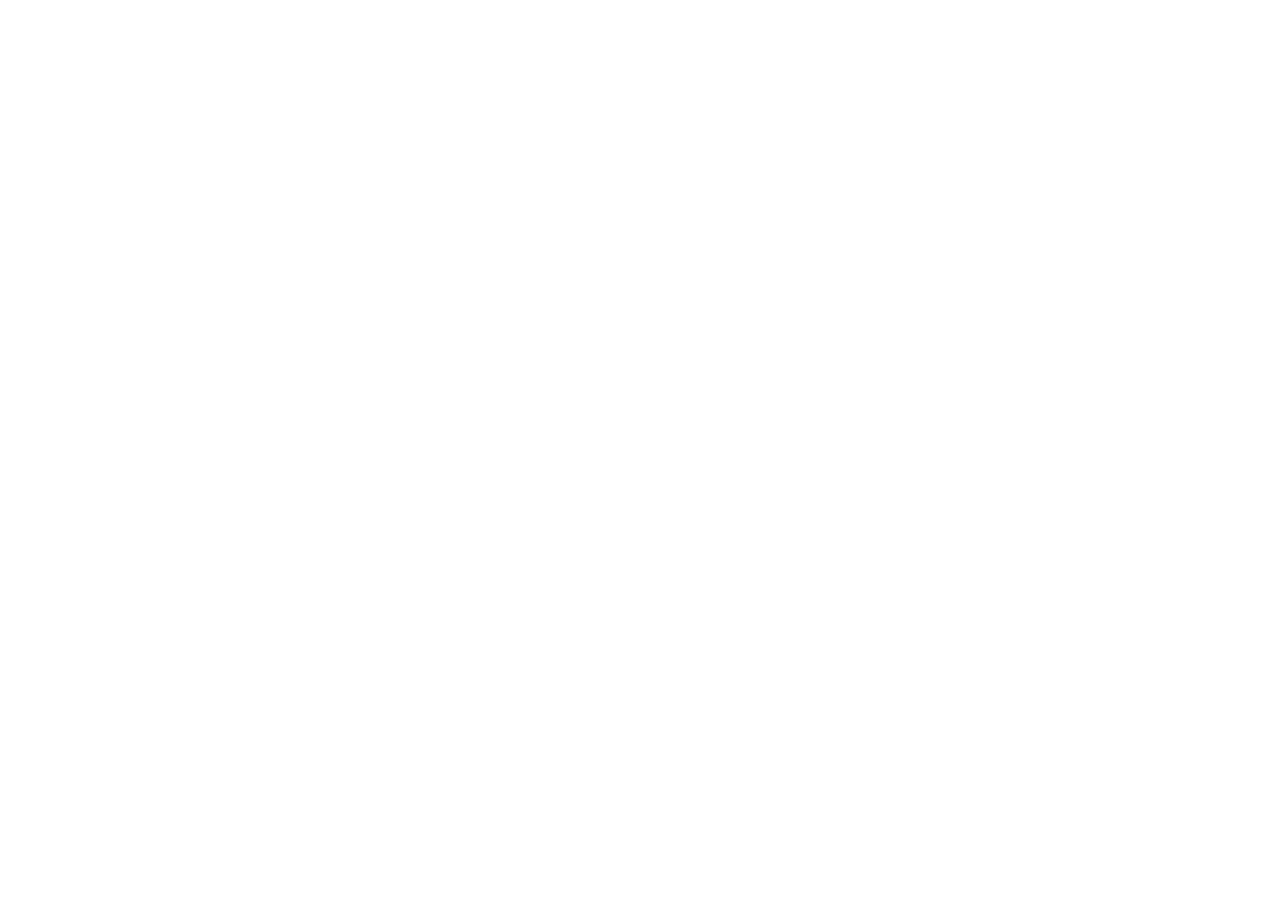
==== about-us.html @ c16c98b8 "Initial Commit for About Us Page" ====
<!DOCTYPE html>
<html lang="en">
<head>
    <meta charset="UTF-8">
    <meta name="viewport" content="width=device-width, initial-scale=1.0">
    <title>TechForward 2024</title>
</head>
<body>
    <h1></h1>
    
</body>
</html>
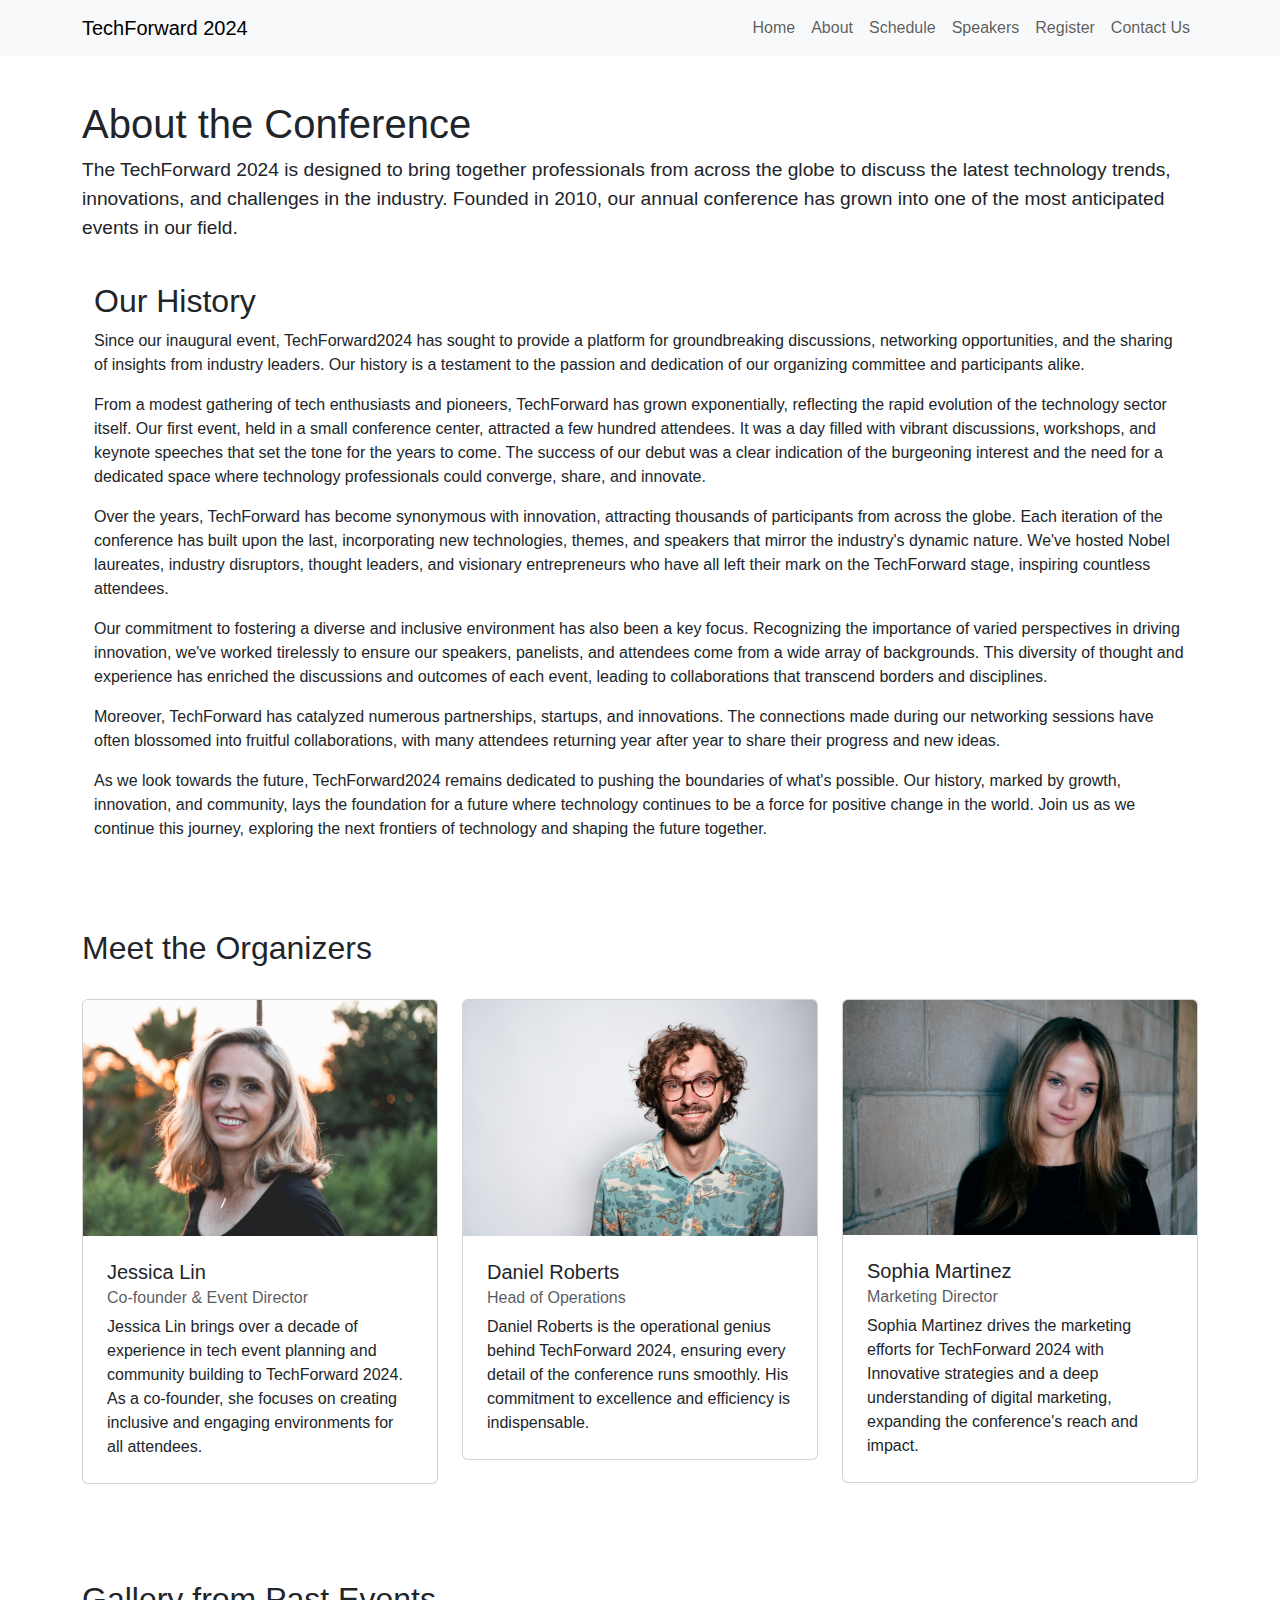
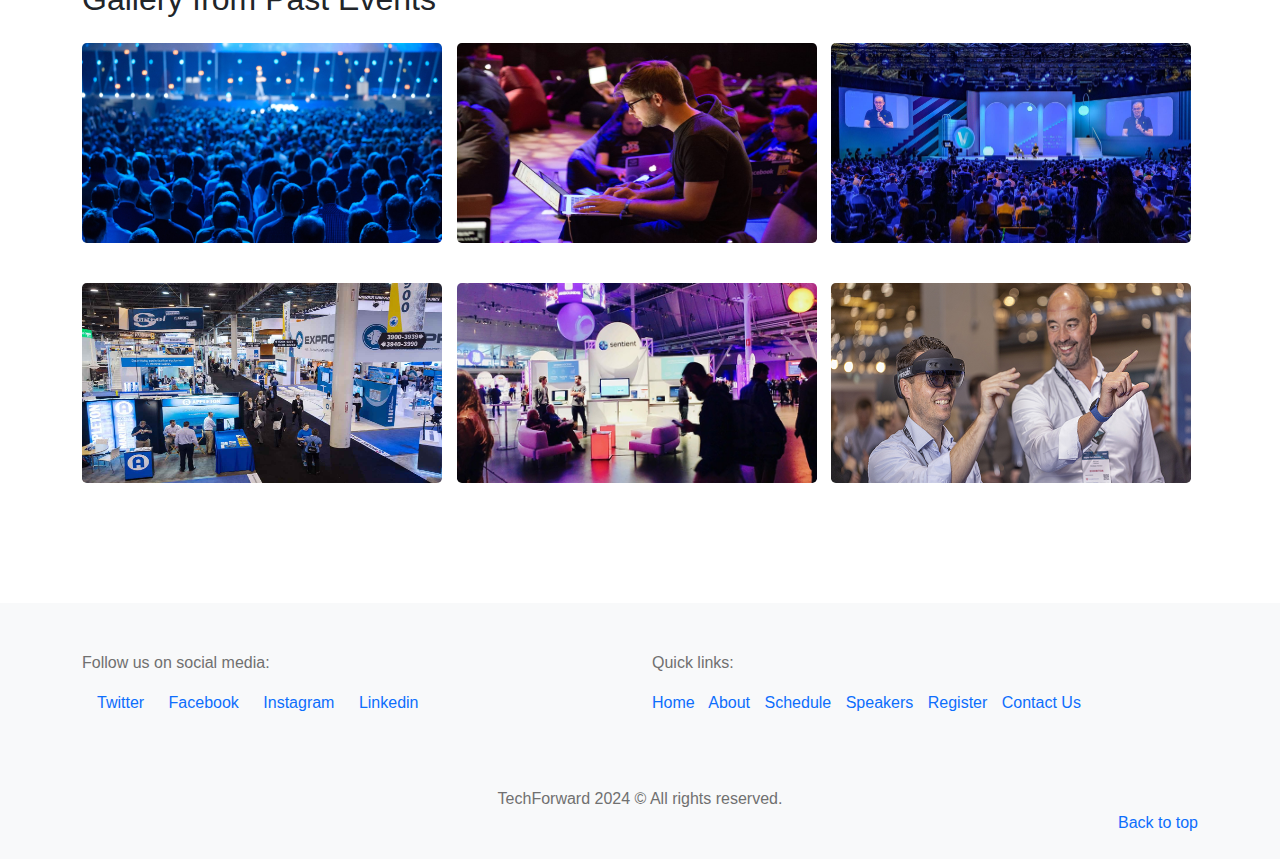
==== commit 6077ae0d: "Added Code and files for About-us page" ====
--- a/about-us.html
+++ b/about-us.html
@@ -1,12 +1,283 @@
 <!DOCTYPE html>
 <html lang="en">
-<head>
-    <meta charset="UTF-8">
-    <meta name="viewport" content="width=device-width, initial-scale=1.0">
+  <head>
+    <meta charset="UTF-8" />
+    <meta name="viewport" content="width=device-width, initial-scale=1.0" />
     <title>TechForward 2024</title>
-</head>
-<body>
-    <h1></h1>
+    <link
+      rel="stylesheet"
+      href="https://cdn.jsdelivr.net/npm/bootstrap@5.3.3/dist/css/bootstrap.min.css"
+    />
+    <link rel="stylesheet" href="./css/main.css" />
+    <link rel="stylesheet" href="https://cdnjs.cloudflare.com/ajax/libs/font-awesome/6.5.1/css/all.min.css" integrity="sha512-DTOQO9RWCH3ppGqcWaEA1BIZOC6xxalwEsw9c2QQeAIftl+Vegovlnee1c9QX4TctnWMn13TZye+giMm8e2LwA==" crossorigin="anonymous" referrerpolicy="no-referrer" />
+  </head>
+  <body>
     
-</body>
-</html>+    <!-- Navbar  i sakti-->
+
+    <nav class="navbar navbar-expand-lg bg-light fixed-top ">
+      <div class="container">
+        <a class="navbar-brand" href="#">TechForward 2024</a>
+        <button
+          class="navbar-toggler"
+          type="button"
+          data-bs-toggle="collapse"
+          data-bs-target="#navbarMenu"
+          aria-controls="navbarMenu"
+          aria-expanded="false"
+          aria-label="Toggle navigation"
+        >
+          <span class="navbar-toggler-icon"></span>
+        </button>
+        <div class="collapse navbar-collapse " id="navbarMenu">
+          <ul class="navbar-nav d-flex ms-auto ">
+            <li class="nav-item">
+              <a class="nav-link" href="#">Home</a>
+            </li>
+            <li class="nav-item">
+              <a class="nav-link" aria-current="page" href="#">About</a>
+            </li>
+            <li class="nav-item"><a class="nav-link" href="#">Schedule</a></li>
+            <li class="nav-item"><a class="nav-link" href="#">Speakers</a></li>
+            <li class="nav-item"><a class="nav-link" href="#">Register</a></li>
+            <li class="nav-item">
+              <a class="nav-link" href="#">Contact Us</a>
+            </li>
+          </ul>
+        </div>
+      </div>
+    </nav>
+
+    <!-- About The Conference Section  -->
+    <div class="container-fluid">
+      <div class="container conference-dcp">
+        <h1>About the Conference</h1>
+        <p>
+          The TechForward 2024 is designed to bring together professionals from
+          across the globe to discuss the latest technology trends, innovations,
+          and challenges in the industry. Founded in 2010, our annual conference
+          has grown into one of the most anticipated events in our field.
+        </p>
+      </div>
+    </div>
+
+    <!-- Our History -->
+    <div class="container p-4">
+      <h2>Our History</h2>
+      <p>
+        Since our inaugural event, TechForward2024 has sought to provide a
+        platform for groundbreaking discussions, networking opportunities, and
+        the sharing of insights from industry leaders. Our history is a
+        testament to the passion and dedication of our organizing committee and
+        participants alike.
+      </p>
+      <p>
+        From a modest gathering of tech enthusiasts and pioneers, TechForward
+        has grown exponentially, reflecting the rapid evolution of the
+        technology sector itself. Our first event, held in a small conference
+        center, attracted a few hundred attendees. It was a day filled with
+        vibrant discussions, workshops, and keynote speeches that set the tone
+        for the years to come. The success of our debut was a clear indication
+        of the burgeoning interest and the need for a dedicated space where
+        technology professionals could converge, share, and innovate.
+      </p>
+      <p>
+        Over the years, TechForward has become synonymous with innovation,
+        attracting thousands of participants from across the globe. Each
+        iteration of the conference has built upon the last, incorporating new
+        technologies, themes, and speakers that mirror the industry's dynamic
+        nature. We've hosted Nobel laureates, industry disruptors, thought
+        leaders, and visionary entrepreneurs who have all left their mark on the
+        TechForward stage, inspiring countless attendees.
+      </p>
+      <p>
+        Our commitment to fostering a diverse and inclusive environment has also
+        been a key focus. Recognizing the importance of varied perspectives in
+        driving innovation, we've worked tirelessly to ensure our speakers,
+        panelists, and attendees come from a wide array of backgrounds. This
+        diversity of thought and experience has enriched the discussions and
+        outcomes of each event, leading to collaborations that transcend borders
+        and disciplines.
+      </p>
+      <p>
+        Moreover, TechForward has catalyzed numerous partnerships, startups, and
+        innovations. The connections made during our networking sessions have
+        often blossomed into fruitful collaborations, with many attendees
+        returning year after year to share their progress and new ideas.
+      </p>
+      <p>
+        As we look towards the future, TechForward2024 remains dedicated to
+        pushing the boundaries of what's possible. Our history, marked by
+        growth, innovation, and community, lays the foundation for a future
+        where technology continues to be a force for positive change in the
+        world. Join us as we continue this journey, exploring the next frontiers
+        of technology and shaping the future together.
+      </p>
+    </div>
+
+    <!-- Meet the Organizers Section -->
+
+      <div class="container organizers py-5">
+        <h2>Meet the Organizers</h2>
+        <div class="row g-4 mt-1">
+          <div class="col-md-4">
+            <div class="card">
+              <img
+                src="images/Images - Person 06.jpg"
+                class="card-img-top"
+                alt="Speaker-1"
+              />
+              <div class="card-body p-4">
+                <h5 class="card-title">Jessica Lin</h5>
+                <h6 class="card-subtitle mb-2 text-body-secondary">
+                  Co-founder & Event Director
+                </h6>
+                <p class="card-text">
+                  Jessica Lin brings over a decade of experience in tech event
+                  planning and community building to TechForward 2024. As a
+                  co-founder, she focuses on creating inclusive and engaging
+                  environments for all attendees.
+                </p>
+              </div>
+            </div>
+          </div>
+
+          <div class="col-md-4">
+            <div class="card">
+              <img
+                src="images/Images - Person 05.jpg"
+                class="card-img-top"
+                alt="Speaker-2"
+              />
+              <div class="card-body p-4">
+                <h5 class="card-title">Daniel Roberts</h5>
+                <h6 class="card-subtitle mb-2 text-body-secondary">
+                  Head of Operations
+                </h6>
+                <p class="card-text">
+                  Daniel Roberts is the operational genius behind TechForward
+                  2024, ensuring every detail of the conference runs smoothly.
+                  His commitment to excellence and efficiency is indispensable.
+                </p>
+              </div>
+            </div>
+          </div>
+
+          <div class="col-md-4">
+            <div class="card">
+              <img
+                src="images/Images - Person 04.jpg"
+                class="card-img-top"
+                alt="Speaker-3"
+              />
+              <div class="card-body p-4">
+                <h5 class="card-title">Sophia Martinez</h5>
+                <h6 class="card-subtitle mb-2 text-body-secondary">
+                  Marketing Director
+                </h6>
+                <p class="card-text">
+                  Sophia Martinez drives the marketing efforts for TechForward
+                  2024 with Innovative strategies and a deep understanding of
+                  digital marketing, expanding the conference's reach and
+                  impact.
+                </p>
+              </div>
+            </div>
+          </div>
+        </div>
+      </div>
+
+
+      <!-- Gallery Images  -->
+    <div class="container-fluid">
+      <div class="container gallery-container py-5 ">
+        <h2>Gallery from Past Events</h2>
+        <div class="row g-2 py-3">
+            
+          <div class="col-md-4">
+            <img
+                src="images/Images - Past Event 01.jpg"
+                class="gallery-img"
+                alt="Event-1"
+              />
+          </div>
+            
+          <div class="col-md-4">
+              <img
+                src="images/Images - Past Event 02.jpg"
+                class="gallery-img"
+                alt="Event-2"
+              />
+          </div>
+
+          <div class="col-md-4">
+              <img
+                src="images/Images - Past Event 03.jpg"
+                class="gallery-img"
+                alt="Event-3"
+              />
+          </div>
+        </div>
+
+        <div class="row g-2 py-4">
+            <div class="col-md-4">
+                <img
+                  src="images/Images - Past Event 04.jpg"
+                  class="gallery-img"
+                  alt="Event-4"
+                />
+            </div>
+            <div class="col-md-4">
+                <img
+                  src="images/Images - Past Event 05.jpg"
+                  class="gallery-img"
+                  alt="Event-5"
+                />
+            </div>
+            <div class="col-md-4">
+                <img
+                  src="images/Images - Past Event 06.jpg"
+                  class="gallery-img"
+                  alt="Event-6"
+                />
+            </div>
+          </div>
+      </div>
+    </div>
+
+      <!-- Footer Section  -->
+
+    <div class="container-fluid footer bg-light mt-5">
+        <div class="container py-5">
+        <div class="row">
+            <div class="col-lg-6">
+                <p>Follow us on social media:</p>
+                <div class="social-media ">
+                    <span><i class="fa-brands fa-twitter"></i><a href="https://twitter.com/" target="_blank">Twitter</a></span>
+                    <span><i class="fa-brands fa-facebook"></i><a href="https://www.facebook.com/" target="_blank">Facebook</a></span>
+                    <span><i class="fa-brands fa-instagram"></i></i><a href="https://www.instagram.com/" target="_blank">Instagram</a></span>
+                    <span><i class="fa-brands fa-linkedin"></i></i><a href="https://www.linkedin.com" target="_blank">Linkedin</a></span>
+                </div>
+            </div>
+            <div class="col-lg-6">
+                <p>Quick links:</p>
+                <div class="footer-menu">
+                    <a  aria-current="page" href="#">Home</a>
+                    <a  href="#">About</a>
+                    <a  href="#">Schedule</a>
+                    <a  href="#">Speakers</a>
+                    <a  href="#">Register</a>
+                    <a  href="#">Contact Us</a>
+                  </div>
+            </div>
+        </div>
+        <div class="text-center mt-4 pt-5">TechForward 2024 © All rights reserved.</div>
+        <a href="#top" id="backto-top">Back to top</a>
+        </div>
+    </div>
+
+
+
+    <script src="https://cdn.jsdelivr.net/npm/bootstrap@5.3.3/dist/js/bootstrap.bundle.min.js"></script>
+  </body>
+</html>
--- a/css/main.css
+++ b/css/main.css
@@ -0,0 +1,111 @@
+@import url("https://fonts.googleapis.com/css2?family=Roboto:wght@400;500;700&display=swap");
+* {
+  box-sizing: border-box;
+}
+
+body {
+  margin: 0;
+}
+
+h1,
+h2,
+h3,
+h4,
+h5,
+h6,
+p,
+ul,
+ol {
+  margin-top: 0;
+}
+
+img {
+  max-width: 100%;
+}
+
+html {
+  font-size: "Montserrat", sans-serif;
+}
+
+body {
+  font-family: "Montserrat", sans-serif;
+  font-weight: 400;
+  line-height: 1.5;
+}
+
+h1 {
+  font-size: rem-calc(50);
+}
+@media (max-width: 425px) {
+  h1 {
+    font-size: rem-calc(33);
+  }
+}
+
+.conference-dcp {
+  margin-top: 100px;
+}
+.conference-dcp p {
+  font-size: larger;
+}
+
+@media (max-width: 425px) {
+  .gallery-container .row {
+    gap: 15px;
+  }
+}
+.gallery-container .row .col-md-4 .gallery-img {
+  width: 360px;
+  height: 200px;
+  border-radius: 0.3rem;
+}
+.gallery-container .row .col-md-4 .gallery-img:hover {
+  border-radius: 0.2rem;
+  transform: scale(1.05);
+  transition: 0.5s;
+}
+@media (max-width: 425px) {
+  .gallery-container .row .col-md-4 .gallery-img {
+    width: 100%;
+    height: 14rem;
+  }
+}
+
+@media (max-width: 768px) {
+  .footer .container {
+    width: 100%;
+    padding: 0;
+  }
+}
+.footer .container p {
+  color: #707070;
+}
+.footer .container .social-media span {
+  padding: 5px;
+}
+.footer .container .social-media span a {
+  padding-left: 10px;
+  text-decoration: none;
+}
+@media (max-width: 768px) {
+  .footer .container .social-media span a {
+    padding-left: 5px;
+  }
+}
+.footer .container .social-media span i {
+  color: #007bff;
+}
+.footer .container .footer-menu a {
+  text-decoration: none;
+  padding-right: 10px;
+}
+.footer .container .text-center {
+  color: #707070;
+}
+.footer .container #backto-top {
+  text-decoration: none;
+  float: right;
+}
+.footer .container #backto-top:hover {
+  text-decoration: underline;
+}/*# sourceMappingURL=main.css.map */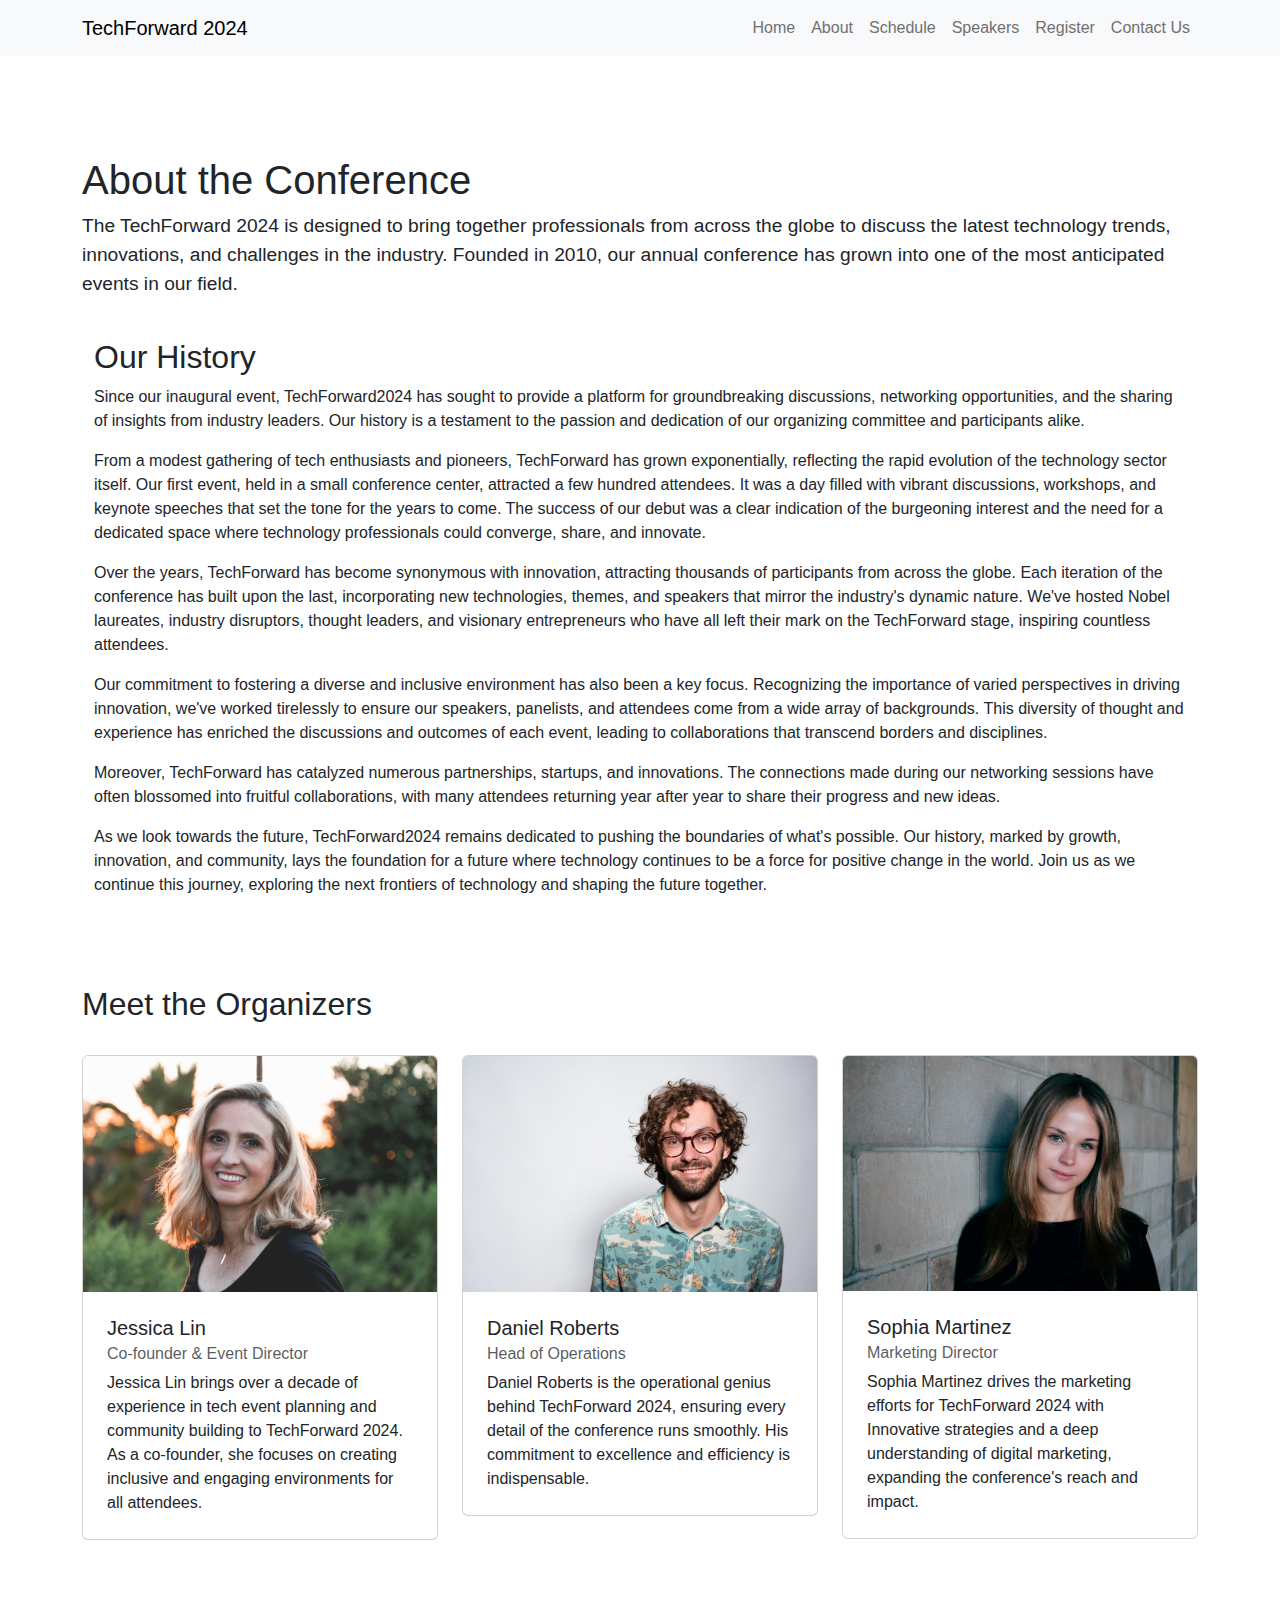
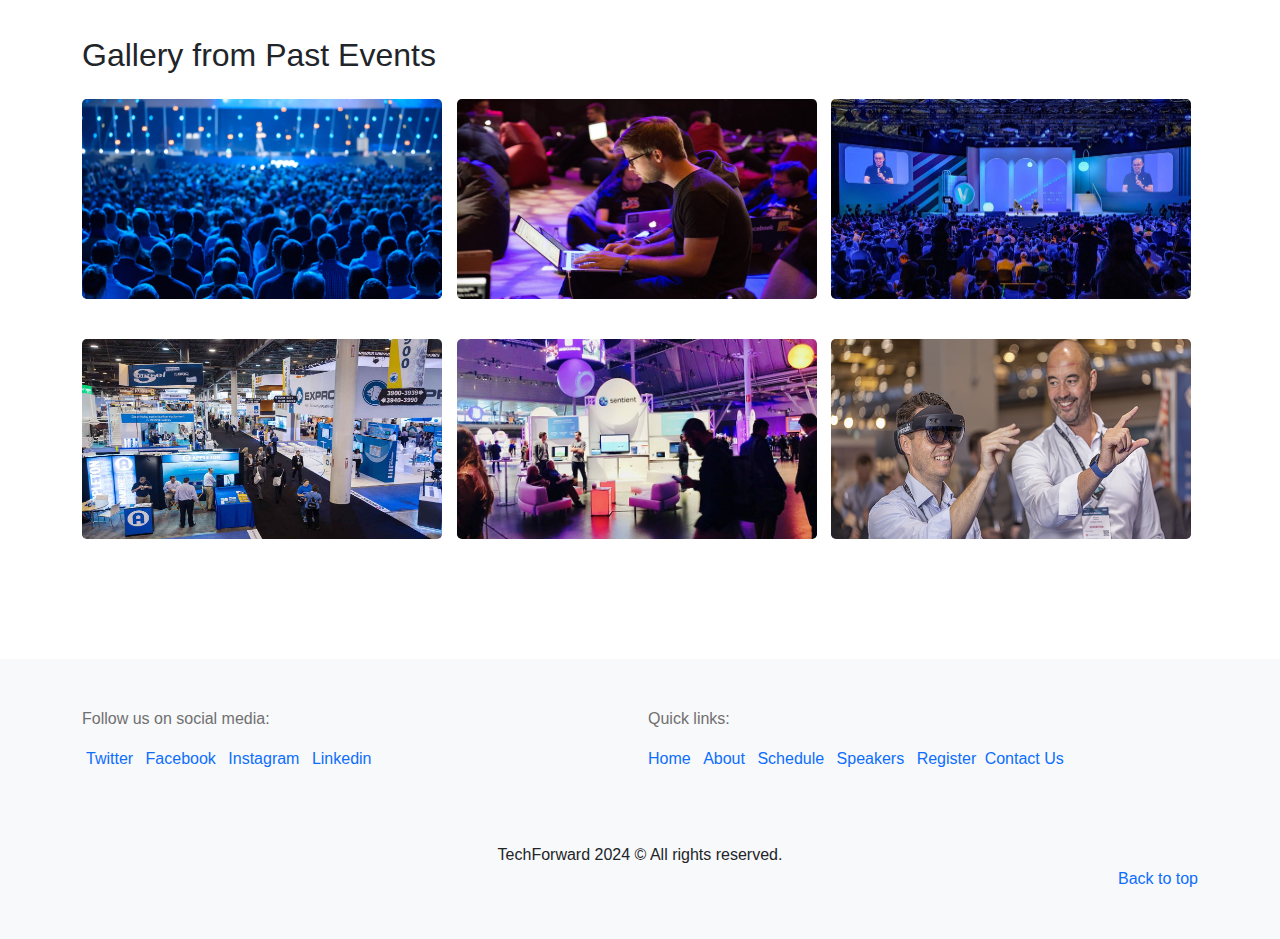
==== commit 90108218: "Resolving Conflicts and Merging About Us" ====
--- a/about-us.html
+++ b/about-us.html
@@ -3,7 +3,7 @@
   <head>
     <meta charset="UTF-8" />
     <meta name="viewport" content="width=device-width, initial-scale=1.0" />
-    <title>TechForward 2024</title>
+    <title>About-TechForward 2024</title>
     <link
       rel="stylesheet"
       href="https://cdn.jsdelivr.net/npm/bootstrap@5.3.3/dist/css/bootstrap.min.css"
@@ -32,10 +32,10 @@
         <div class="collapse navbar-collapse " id="navbarMenu">
           <ul class="navbar-nav d-flex ms-auto ">
             <li class="nav-item">
-              <a class="nav-link" href="#">Home</a>
+              <a class="nav-link" href="index.html">Home</a>
             </li>
             <li class="nav-item">
-              <a class="nav-link" aria-current="page" href="#">About</a>
+              <a class="nav-link" aria-current="page" href="about-us.html">About</a>
             </li>
             <li class="nav-item"><a class="nav-link" href="#">Schedule</a></li>
             <li class="nav-item"><a class="nav-link" href="#">Speakers</a></li>
@@ -116,11 +116,10 @@
     </div>
 
     <!-- Meet the Organizers Section -->
-
-      <div class="container organizers py-5">
-        <h2>Meet the Organizers</h2>
-        <div class="row g-4 mt-1">
-          <div class="col-md-4">
+    <div class="container organizers py-5">
+      <h2>Meet the Organizers</h2>
+      <div class="row g-4 mt-1">
+       <div class="col-md-4">
             <div class="card">
               <img
                 src="images/Images - Person 06.jpg"
@@ -140,7 +139,7 @@
                 </p>
               </div>
             </div>
-          </div>
+          </div>     
 
           <div class="col-md-4">
             <div class="card">
@@ -183,12 +182,12 @@
                 </p>
               </div>
             </div>
-          </div>
-        </div>
-      </div>
-
-
-      <!-- Gallery Images  -->
+          </div>  
+        </div>  
+      </div>  
+
+
+    <!-- Gallery Images  -->
     <div class="container-fluid">
       <div class="container gallery-container py-5 ">
         <h2>Gallery from Past Events</h2>
@@ -246,37 +245,36 @@
     </div>
 
       <!-- Footer Section  -->
-
     <div class="container-fluid footer bg-light mt-5">
         <div class="container py-5">
-        <div class="row">
+        <div class="row g-3">
             <div class="col-lg-6">
                 <p>Follow us on social media:</p>
                 <div class="social-media ">
-                    <span><i class="fa-brands fa-twitter"></i><a href="https://twitter.com/" target="_blank">Twitter</a></span>
-                    <span><i class="fa-brands fa-facebook"></i><a href="https://www.facebook.com/" target="_blank">Facebook</a></span>
-                    <span><i class="fa-brands fa-instagram"></i></i><a href="https://www.instagram.com/" target="_blank">Instagram</a></span>
-                    <span><i class="fa-brands fa-linkedin"></i></i><a href="https://www.linkedin.com" target="_blank">Linkedin</a></span>
+                    <span><i class="fa-brands fa-twitter pe-1 text-primary"></i><a href="https://twitter.com/" class="text-decoration-none" target="_blank">Twitter</a></span>
+                    <span><i class="fa-brands fa-facebook px-1 text-primary"></i><a href="https://www.facebook.com/" class="text-decoration-none" target="_blank">Facebook</a></span>
+                    <span><i class="fa-brands fa-instagram px-1 text-primary"></i></i><a href="https://www.instagram.com/" class="text-decoration-none" target="_blank">Instagram</a></span>
+                    <span><i class="fa-brands fa-linkedin px-1 text-primary"></i></i><a href="https://www.linkedin.com" class="text-decoration-none" target="_blank">Linkedin</a></span>
                 </div>
             </div>
             <div class="col-lg-6">
                 <p>Quick links:</p>
                 <div class="footer-menu">
-                    <a  aria-current="page" href="#">Home</a>
-                    <a  href="#">About</a>
-                    <a  href="#">Schedule</a>
-                    <a  href="#">Speakers</a>
-                    <a  href="#">Register</a>
-                    <a  href="#">Contact Us</a>
+                    <a  aria-current="page" href="index.html" class="text-decoration-none pe-1">Home</a>
+                    <a  href="about-us.html" class="text-decoration-none px-1">About</a>
+                    <a  href="#" class="text-decoration-none px-1">Schedule</a>
+                    <a  href="#" class="text-decoration-none px-1">Speakers</a>
+                    <a  href="#" class="text-decoration-none px-1">Register</a>
+                    <a  href="#" class="text-decoration-none">Contact Us</a>
                   </div>
             </div>
         </div>
         <div class="text-center mt-4 pt-5">TechForward 2024 © All rights reserved.</div>
-        <a href="#top" id="backto-top">Back to top</a>
-        </div>
-    </div>
-
-
+        <div class="text-end">
+          <a href="#top" id="backto-top">Back to top</a>
+        </div>
+      </div>
+    </div>
 
     <script src="https://cdn.jsdelivr.net/npm/bootstrap@5.3.3/dist/js/bootstrap.bundle.min.js"></script>
   </body>
--- a/css/main.css
+++ b/css/main.css
@@ -31,6 +31,7 @@
   font-family: "Montserrat", sans-serif;
   font-weight: 400;
   line-height: 1.5;
+  padding-top: 56px;
 }
 
 h1 {
@@ -39,6 +40,113 @@
 @media (max-width: 425px) {
   h1 {
     font-size: rem-calc(33);
+  }
+}
+
+.navbar .container .collapse a {
+  color: #707070;
+}
+.navbar .container .collapse a:hover {
+  color: #000;
+}
+
+.footer .container .text-end a {
+  text-decoration: none;
+}
+.footer .container .text-end a:hover {
+  text-decoration: underline;
+}
+.footer .container p {
+  color: #707070;
+}
+
+.hero-banner {
+  background-image: url("/Applications/WEB dev/First Project/images/Images - Banner.jpg");
+  width: 100%;
+  height: 60vh;
+  background-position: center;
+  background-size: cover;
+}
+.hero-banner .hero-content h1 {
+  width: 45%;
+  margin-left: auto;
+  margin-right: auto;
+}
+@media (max-width: 768px) {
+  .hero-banner .hero-content h1 {
+    width: 100%;
+    font-size: 42px;
+    padding-bottom: 1rem;
+  }
+}
+.hero-banner .hero-content h5 {
+  padding-bottom: 15px;
+}
+@media (max-width: 768px) {
+  .hero-banner .hero-content h5 {
+    padding-bottom: 2rem;
+  }
+}
+
+.speakers-hover:hover {
+  box-shadow: 0 5px 10px rgba(0, 0, 0, 0.2);
+  transition: 0.3s;
+  transform: translateY(-5px);
+  color: #007bff;
+}
+
+.container-countdown {
+  width: 60%;
+}
+@media (max-width: 768px) {
+  .container-countdown {
+    width: 97%;
+  }
+}
+.container-countdown .row {
+  display: flex;
+  justify-content: space-around;
+  align-items: center;
+  width: 50%;
+  animation: pulse 2s infinite;
+}
+@media (max-width: 1024px) {
+  .container-countdown .row {
+    width: 100%;
+  }
+}
+.container-countdown .row .col {
+  text-align: center;
+  background-color: rgba(0, 123, 255, 0.2);
+}
+.container-countdown .row .col .countdown-number {
+  font-size: 32px;
+  font-weight: bold;
+  color: #007bff;
+}
+.container-countdown .row .col span {
+  font-size: 18px;
+}
+
+@keyframes pulse {
+  0% {
+    transform: scale(1);
+  }
+  50% {
+    transform: scale(1.1);
+  }
+  100% {
+    transform: scale(1);
+  }
+}
+.register-section p {
+  padding: 15px 0;
+}
+
+@media (max-width: 768px) {
+  .event-prev-section iframe {
+    width: 100%;
+    height: 25vh;
   }
 }
 
@@ -69,43 +177,4 @@
     width: 100%;
     height: 14rem;
   }
-}
-
-@media (max-width: 768px) {
-  .footer .container {
-    width: 100%;
-    padding: 0;
-  }
-}
-.footer .container p {
-  color: #707070;
-}
-.footer .container .social-media span {
-  padding: 5px;
-}
-.footer .container .social-media span a {
-  padding-left: 10px;
-  text-decoration: none;
-}
-@media (max-width: 768px) {
-  .footer .container .social-media span a {
-    padding-left: 5px;
-  }
-}
-.footer .container .social-media span i {
-  color: #007bff;
-}
-.footer .container .footer-menu a {
-  text-decoration: none;
-  padding-right: 10px;
-}
-.footer .container .text-center {
-  color: #707070;
-}
-.footer .container #backto-top {
-  text-decoration: none;
-  float: right;
-}
-.footer .container #backto-top:hover {
-  text-decoration: underline;
 }/*# sourceMappingURL=main.css.map */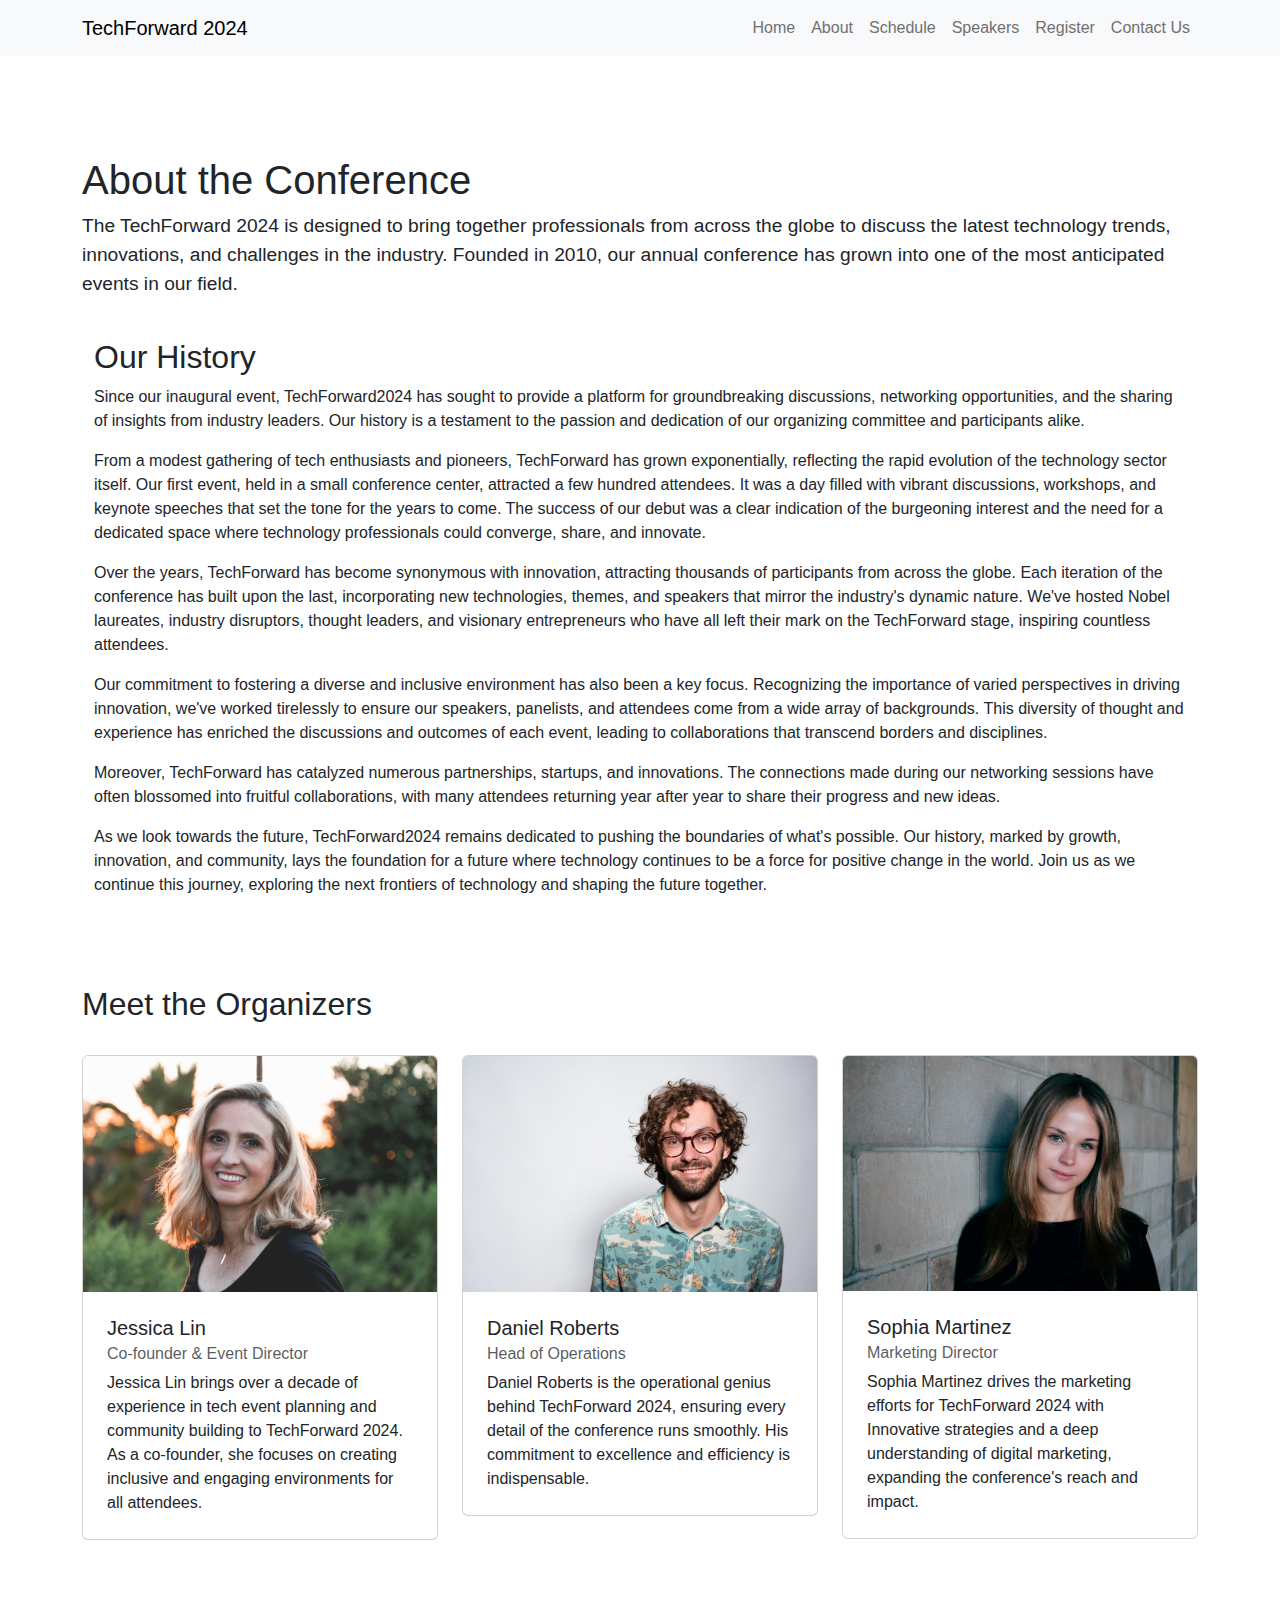
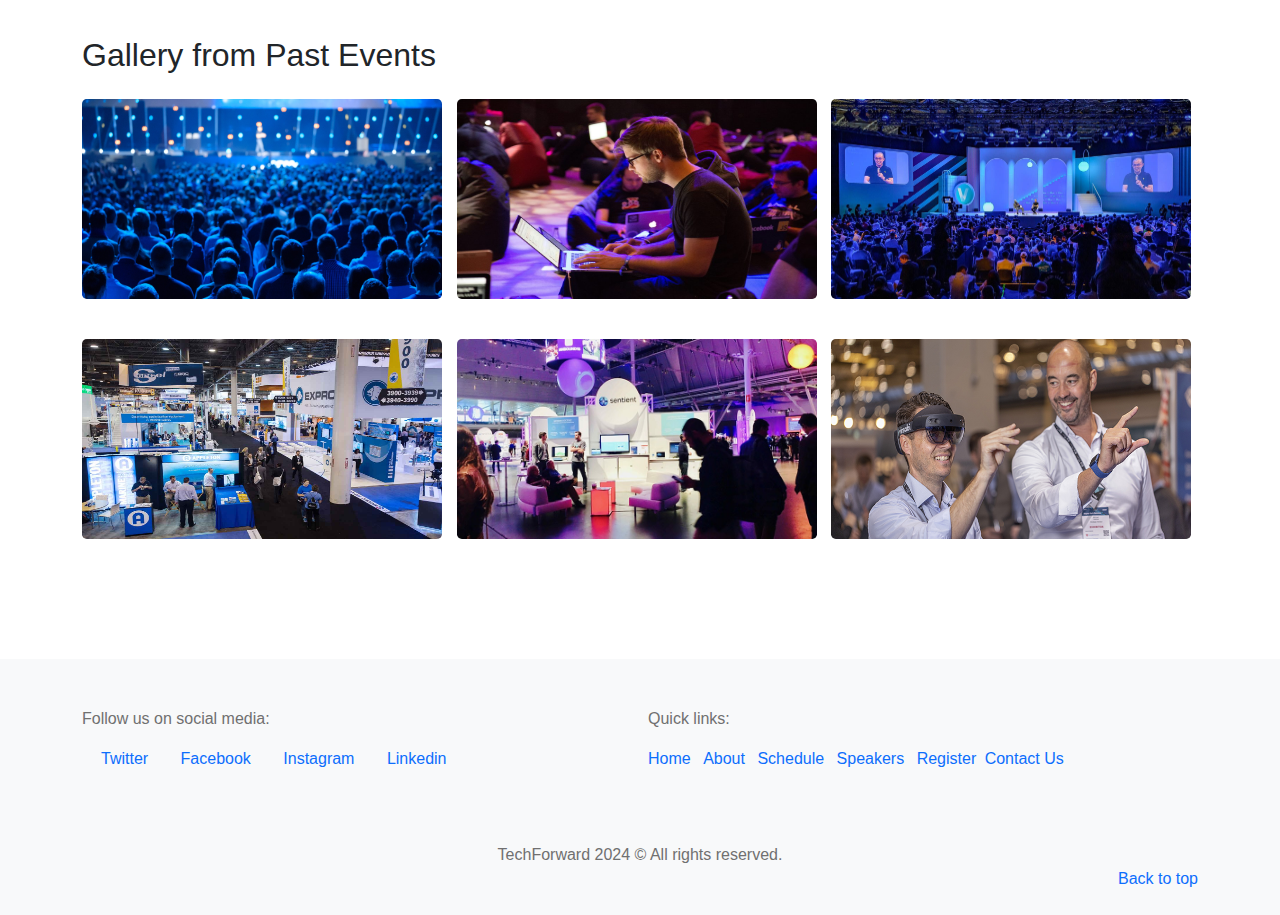
==== commit 949f62e0: "Resolved conflicts and merged Schedule Page" ====
--- a/about-us.html
+++ b/about-us.html
@@ -37,7 +37,7 @@
             <li class="nav-item">
               <a class="nav-link" aria-current="page" href="about-us.html">About</a>
             </li>
-            <li class="nav-item"><a class="nav-link" href="#">Schedule</a></li>
+            <li class="nav-item"><a class="nav-link" href="schedule.html">Schedule</a></li>
             <li class="nav-item"><a class="nav-link" href="#">Speakers</a></li>
             <li class="nav-item"><a class="nav-link" href="#">Register</a></li>
             <li class="nav-item">
@@ -262,7 +262,7 @@
                 <div class="footer-menu">
                     <a  aria-current="page" href="index.html" class="text-decoration-none pe-1">Home</a>
                     <a  href="about-us.html" class="text-decoration-none px-1">About</a>
-                    <a  href="#" class="text-decoration-none px-1">Schedule</a>
+                    <a  href="schedule.html" class="text-decoration-none px-1">Schedule</a>
                     <a  href="#" class="text-decoration-none px-1">Speakers</a>
                     <a  href="#" class="text-decoration-none px-1">Register</a>
                     <a  href="#" class="text-decoration-none">Contact Us</a>
--- a/css/main.css
+++ b/css/main.css
@@ -177,4 +177,59 @@
     width: 100%;
     height: 14rem;
   }
+}
+
+.schedule-table {
+  overflow-y: scroll;
+}
+.schedule-table .tab-pane.fade:not(.show) {
+  opacity: 0;
+  transition: opacity 0.1s ease-out; /* Adjust the duration as needed */
+}
+.schedule-table .tab-pane.fade.show {
+  opacity: 1;
+  transition: opacity 0.5s ease-in-out; /* Adjust the duration as needed */
+}
+.schedule-table .table tr td .bg-primary,
+.schedule-table .table tr td .bg-secondary {
+  font-size: smaller;
+}
+
+@media (max-width: 768px) {
+  .footer .container {
+    width: 100%;
+    padding: 0;
+  }
+}
+.footer .container p {
+  color: #707070;
+}
+.footer .container .social-media span {
+  padding: 5px;
+}
+.footer .container .social-media span a {
+  padding-left: 10px;
+  text-decoration: none;
+}
+@media (max-width: 768px) {
+  .footer .container .social-media span a {
+    padding-left: 5px;
+  }
+}
+.footer .container .social-media span i {
+  color: #007bff;
+}
+.footer .container .footer-menu a {
+  text-decoration: none;
+  padding-right: 10px;
+}
+.footer .container .text-center {
+  color: #707070;
+}
+.footer .container #backto-top {
+  text-decoration: none;
+  float: right;
+}
+.footer .container #backto-top:hover {
+  text-decoration: underline;
 }/*# sourceMappingURL=main.css.map */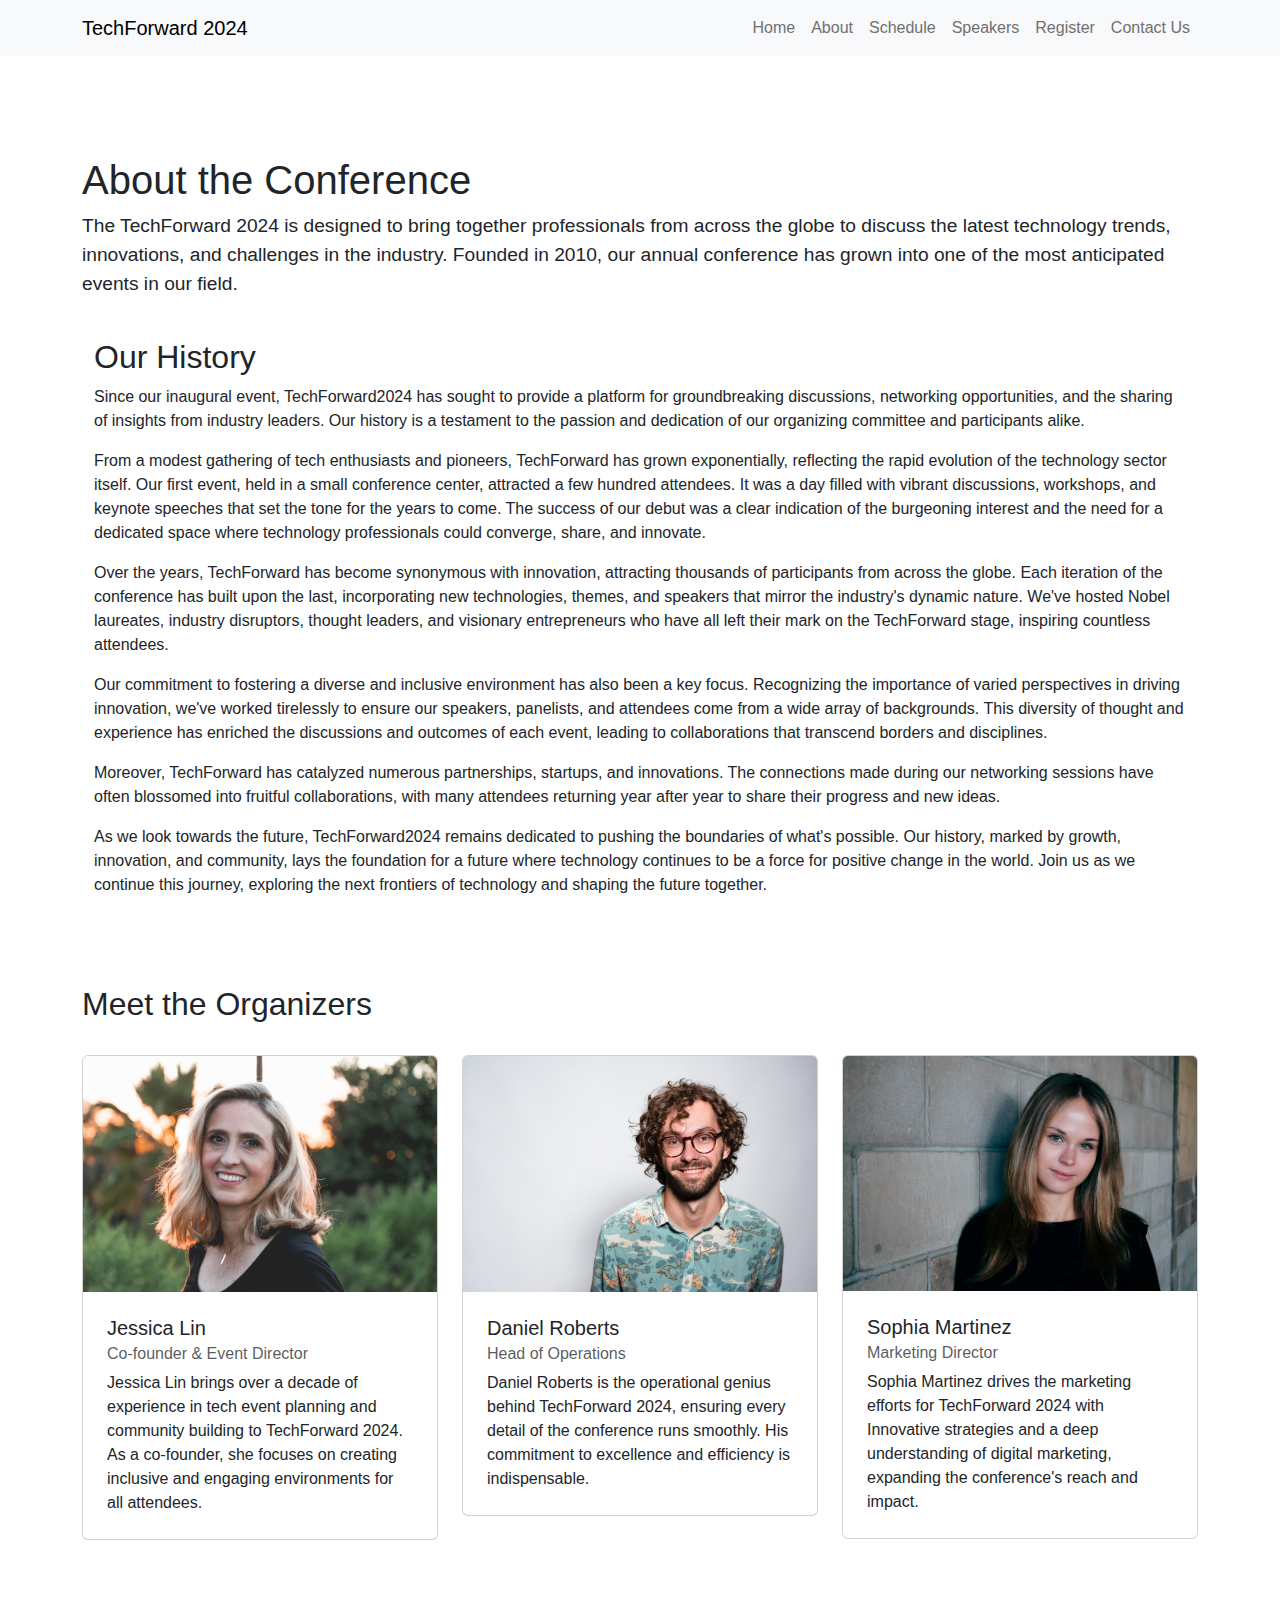
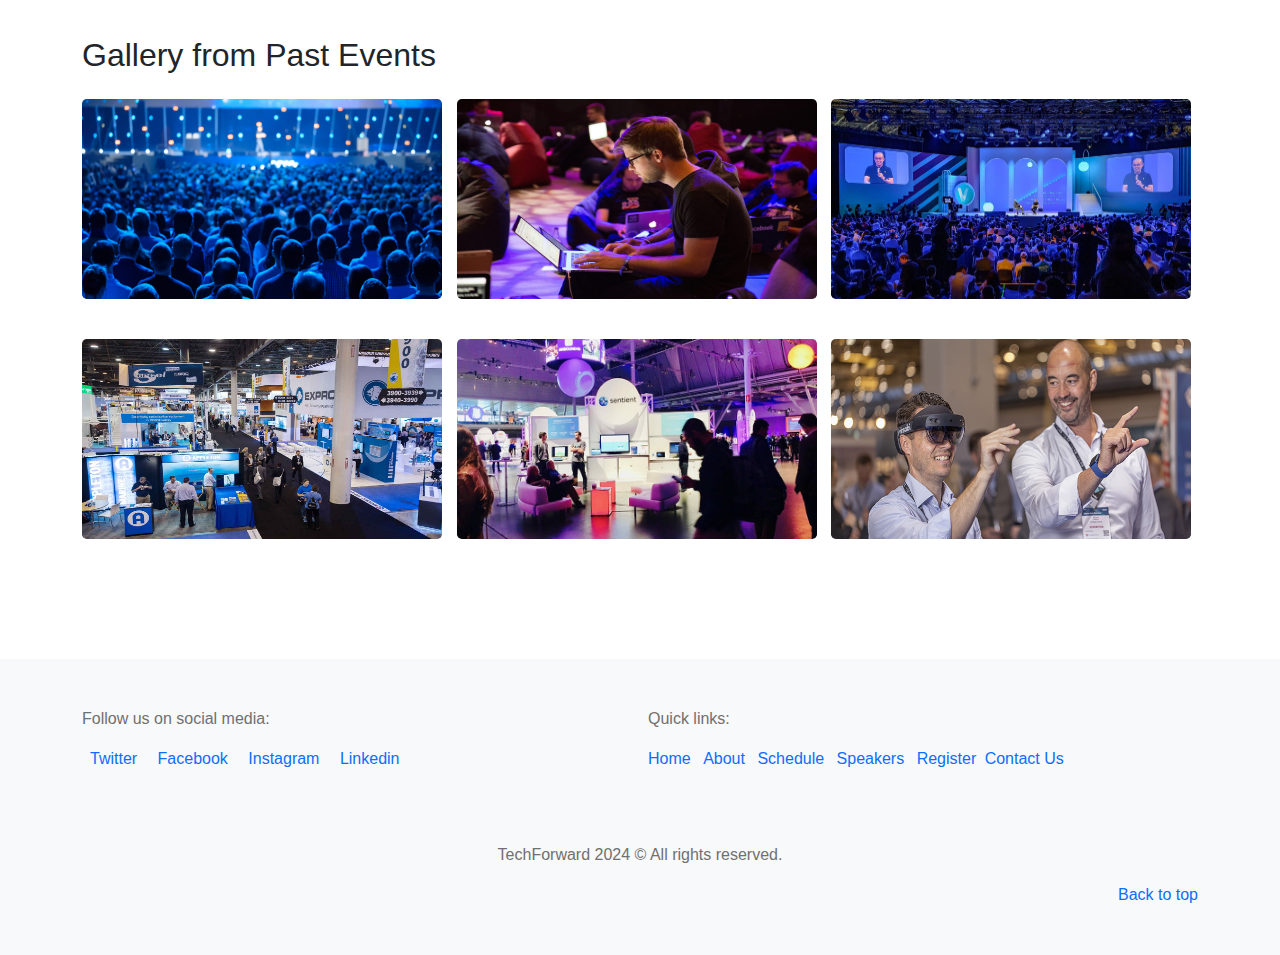
==== commit a5596b85: "Resolved conflicts and merged Contact Page and final touches" ====
--- a/about-us.html
+++ b/about-us.html
@@ -3,7 +3,7 @@
   <head>
     <meta charset="UTF-8" />
     <meta name="viewport" content="width=device-width, initial-scale=1.0" />
-    <title>About-TechForward 2024</title>
+    <title>About - TechForward 2024</title>
     <link
       rel="stylesheet"
       href="https://cdn.jsdelivr.net/npm/bootstrap@5.3.3/dist/css/bootstrap.min.css"
@@ -13,11 +13,10 @@
   </head>
   <body>
     
-    <!-- Navbar  i sakti-->
-
+    <!-- Navbar-->
     <nav class="navbar navbar-expand-lg bg-light fixed-top ">
       <div class="container">
-        <a class="navbar-brand" href="#">TechForward 2024</a>
+        <a class="navbar-brand" href="index.html">TechForward 2024</a>
         <button
           class="navbar-toggler"
           type="button"
@@ -38,10 +37,10 @@
               <a class="nav-link" aria-current="page" href="about-us.html">About</a>
             </li>
             <li class="nav-item"><a class="nav-link" href="schedule.html">Schedule</a></li>
-            <li class="nav-item"><a class="nav-link" href="#">Speakers</a></li>
-            <li class="nav-item"><a class="nav-link" href="#">Register</a></li>
+            <li class="nav-item"><a class="nav-link" href="speakers.html">Speakers</a></li>
+            <li class="nav-item"><a class="nav-link" href="registration.html">Register</a></li>
             <li class="nav-item">
-              <a class="nav-link" href="#">Contact Us</a>
+              <a class="nav-link" href="contact.html">Contact Us</a>
             </li>
           </ul>
         </div>
@@ -186,7 +185,6 @@
         </div>  
       </div>  
 
-
     <!-- Gallery Images  -->
     <div class="container-fluid">
       <div class="container gallery-container py-5 ">
@@ -244,36 +242,43 @@
       </div>
     </div>
 
-      <!-- Footer Section  -->
-    <div class="container-fluid footer bg-light mt-5">
-        <div class="container py-5">
-        <div class="row g-3">
+    <!-- Footer Section  -->
+      <div class="container-fluid footer bg-light  mt-5" ">
+        <div class=" container py-5">
+          <div class="row g-3">
             <div class="col-lg-6">
-                <p>Follow us on social media:</p>
-                <div class="social-media ">
-                    <span><i class="fa-brands fa-twitter pe-1 text-primary"></i><a href="https://twitter.com/" class="text-decoration-none" target="_blank">Twitter</a></span>
-                    <span><i class="fa-brands fa-facebook px-1 text-primary"></i><a href="https://www.facebook.com/" class="text-decoration-none" target="_blank">Facebook</a></span>
-                    <span><i class="fa-brands fa-instagram px-1 text-primary"></i></i><a href="https://www.instagram.com/" class="text-decoration-none" target="_blank">Instagram</a></span>
-                    <span><i class="fa-brands fa-linkedin px-1 text-primary"></i></i><a href="https://www.linkedin.com" class="text-decoration-none" target="_blank">Linkedin</a></span>
-                </div>
+              <p class="">Follow us on social media:</p>
+              <div class="social-media ">
+                <span><i class="fa-brands fa-twitter pe-2 text-primary"></i><a href="https://twitter.com/"
+                    class="text-decoration-none" target="_blank">Twitter</a></span>
+                <span><i class="fa-brands fa-facebook px-2 text-primary"></i><a href="https://www.facebook.com/"
+                    class="text-decoration-none" target="_blank">Facebook</a></span>
+                <span><i class="fa-brands fa-instagram px-2 text-primary"></i></i><a href="https://www.instagram.com/"
+                    class="text-decoration-none" target="_blank">Instagram</a></span>
+                <span><i class="fa-brands fa-linkedin px-2 text-primary"></i></i><a href="https://www.linkedin.com"
+                    class="text-decoration-none" target="_blank">Linkedin</a></span>
+              </div>
             </div>
             <div class="col-lg-6">
-                <p>Quick links:</p>
-                <div class="footer-menu">
-                    <a  aria-current="page" href="index.html" class="text-decoration-none pe-1">Home</a>
-                    <a  href="about-us.html" class="text-decoration-none px-1">About</a>
-                    <a  href="schedule.html" class="text-decoration-none px-1">Schedule</a>
-                    <a  href="#" class="text-decoration-none px-1">Speakers</a>
-                    <a  href="#" class="text-decoration-none px-1">Register</a>
-                    <a  href="#" class="text-decoration-none">Contact Us</a>
-                  </div>
-            </div>
+              <p>Quick links:</p>
+              <div class="footer-menu">
+                <a aria-current="page" href="index.html" class="text-decoration-none pe-1">Home</a>
+                <a href="about-us.html" class="text-decoration-none px-1">About</a>
+                <a href="schedule.html" class="text-decoration-none px-1">Schedule</a>
+                <a href="speakers.html" class="text-decoration-none px-1">Speakers</a>
+                <a href="registration.html" class="text-decoration-none px-1">Register</a>
+                <a href="contact.html" class="text-decoration-none">Contact Us</a>
+              </div>
+            </div>
+          </div>
+          
+          <div class="text-center mt-4 pt-5">
+            <p>TechForward 2024 © All rights reserved.</p>
+          </div>
+          <div class="text-end">
+            <a href="#top" id="backto-top">Back to top</a>
+          </div>
         </div>
-        <div class="text-center mt-4 pt-5">TechForward 2024 © All rights reserved.</div>
-        <div class="text-end">
-          <a href="#top" id="backto-top">Back to top</a>
-        </div>
-      </div>
     </div>
 
     <script src="https://cdn.jsdelivr.net/npm/bootstrap@5.3.3/dist/js/bootstrap.bundle.min.js"></script>
--- a/css/main.css
+++ b/css/main.css
@@ -58,6 +58,13 @@
 }
 .footer .container p {
   color: #707070;
+}
+
+form .form-group {
+  padding: 10px;
+}
+form .form-group label {
+  padding: 5px 0;
 }
 
 .hero-banner {
@@ -157,11 +164,6 @@
   font-size: larger;
 }
 
-@media (max-width: 425px) {
-  .gallery-container .row {
-    gap: 15px;
-  }
-}
 .gallery-container .row .col-md-4 .gallery-img {
   width: 360px;
   height: 200px;
@@ -172,7 +174,7 @@
   transform: scale(1.05);
   transition: 0.5s;
 }
-@media (max-width: 425px) {
+@media (max-width: 430px) {
   .gallery-container .row .col-md-4 .gallery-img {
     width: 100%;
     height: 14rem;
@@ -180,7 +182,7 @@
 }
 
 .schedule-table {
-  overflow-y: scroll;
+  overflow-y: auto;
 }
 .schedule-table .tab-pane.fade:not(.show) {
   opacity: 0;
@@ -193,43 +195,4 @@
 .schedule-table .table tr td .bg-primary,
 .schedule-table .table tr td .bg-secondary {
   font-size: smaller;
-}
-
-@media (max-width: 768px) {
-  .footer .container {
-    width: 100%;
-    padding: 0;
-  }
-}
-.footer .container p {
-  color: #707070;
-}
-.footer .container .social-media span {
-  padding: 5px;
-}
-.footer .container .social-media span a {
-  padding-left: 10px;
-  text-decoration: none;
-}
-@media (max-width: 768px) {
-  .footer .container .social-media span a {
-    padding-left: 5px;
-  }
-}
-.footer .container .social-media span i {
-  color: #007bff;
-}
-.footer .container .footer-menu a {
-  text-decoration: none;
-  padding-right: 10px;
-}
-.footer .container .text-center {
-  color: #707070;
-}
-.footer .container #backto-top {
-  text-decoration: none;
-  float: right;
-}
-.footer .container #backto-top:hover {
-  text-decoration: underline;
 }/*# sourceMappingURL=main.css.map */